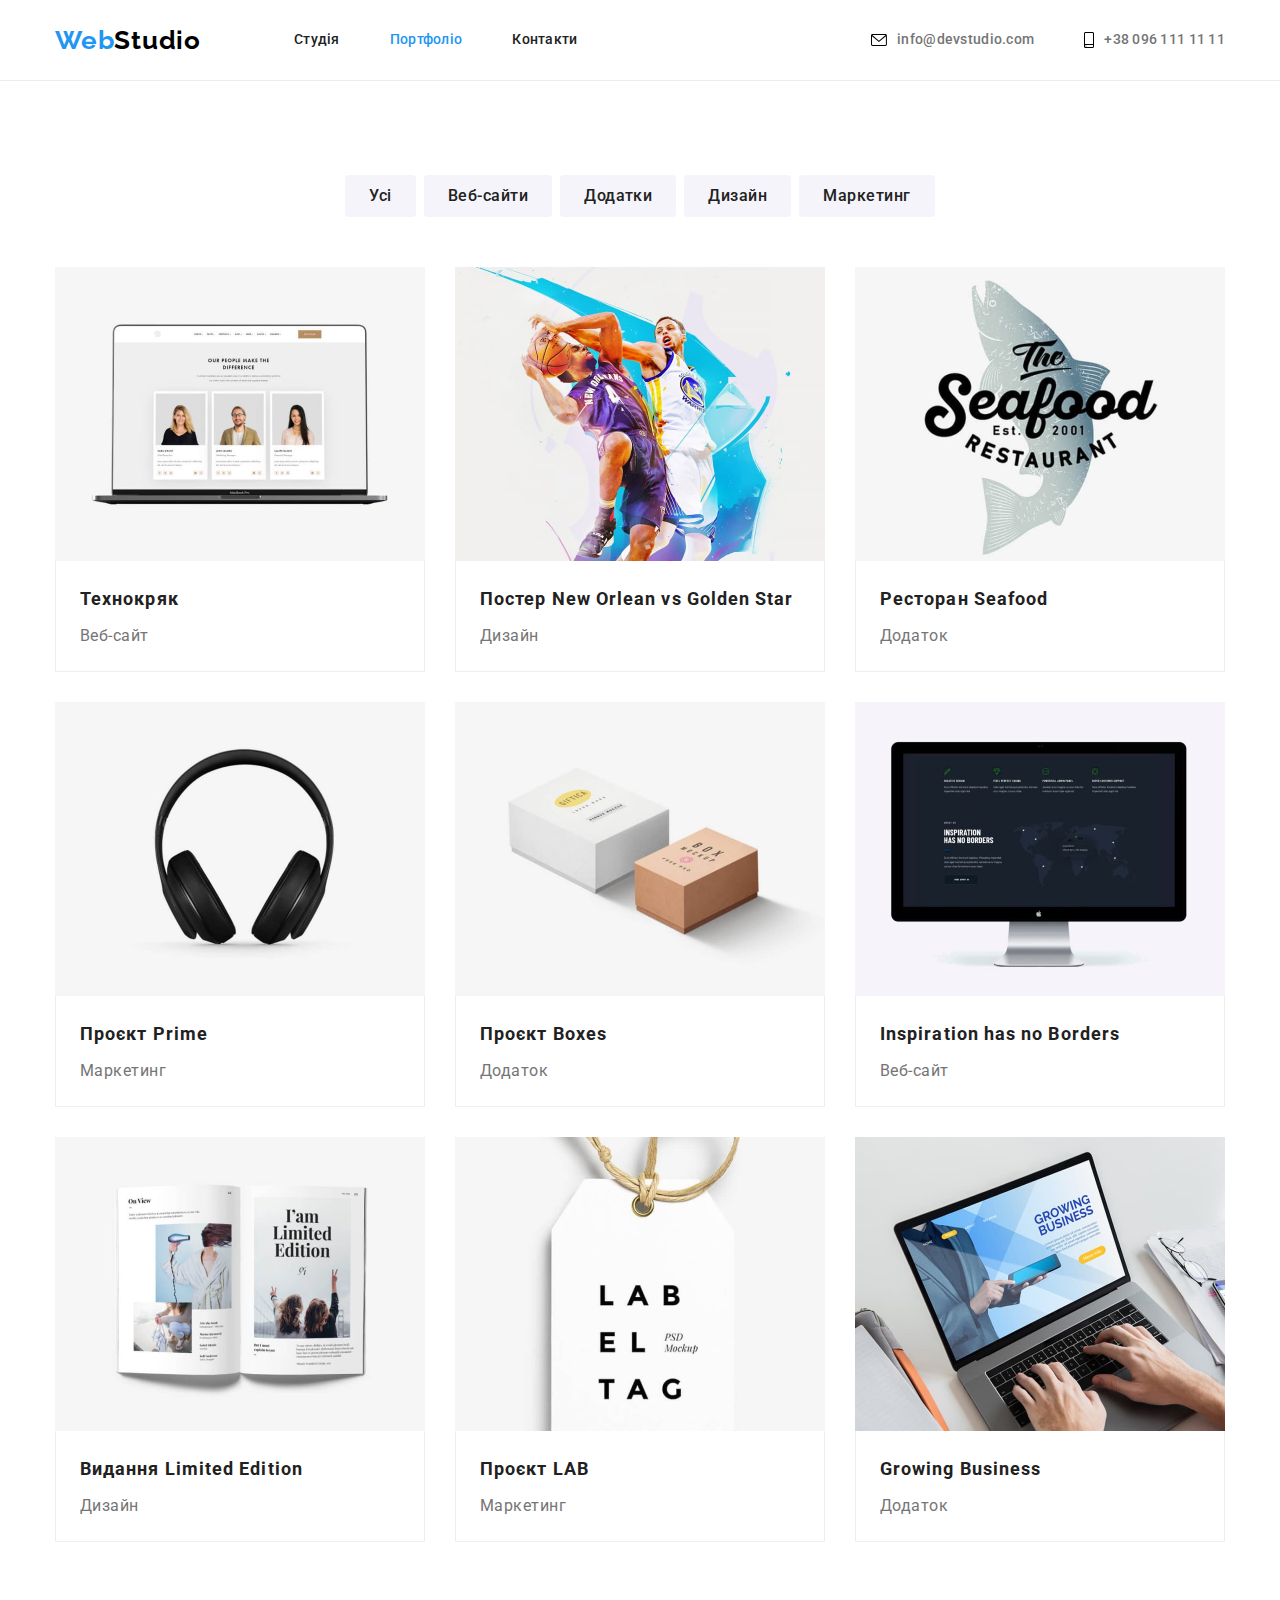
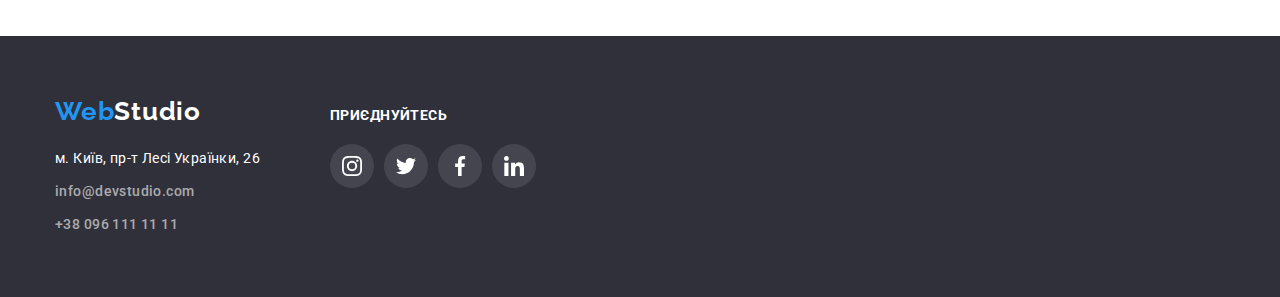
==== portfolio.html @ 0a89c732 "Выполнена ДЗ-4" ====
<!DOCTYPE html>
<html lang="uk">
  <head>
    <meta charset="UTF-8" />
    <meta http-equiv="X-UA-Compatible" content="IE=edge" />
    <meta name="viewport" content="width=device-width, initial-scale=1.0" />
    <title>Портфоліо</title>
    <link rel="preconnect" href="https://fonts.googleapis.com" />
    <link rel="preconnect" href="https://fonts.gstatic.com" crossorigin />
    <link
      href="https://fonts.googleapis.com/css2?family=Raleway:wght@700&family=Roboto:wght@400;500;700;900&display=swap"
      rel="stylesheet"
    />

    <link rel="stylesheet" href="./css/modern-normalize.css" />
    <link rel="stylesheet" href="./css/styles.css" />
  </head>

  <body>
    <!-- Header -->
    <header class="header">
      <div class="container box-header">
        <a class="logo" href="./index.html"> <span class="accent-logo">Web</span>Studio</a>
        <nav>
          <ul class="site-nav">
            <li class="item"><a class="link" href="./index.html">Студія</a></li>
            <li class="item"><a class="link current" href="./portfolio.html">Портфоліо</a></li>
            <li class="item"><a class="link" href="#">Контакти</a></li>
          </ul>
        </nav>
        <ul class="list-address">
          <li class="item">
            <a class="link-address" href="mailto:info@devstudio.com">
              <svg class="contacts-icon" width="16" height="12">
                <use href="./images/icons.svg#mail"></use>
              </svg>
              info@devstudio.com
            </a>
          </li>
          <li class="item">
            <a class="link-address" href="tel:+380961111111">
              <svg class="contacts-icon" width="10" height="16">
                <use href="./images/icons.svg#phone"></use>
              </svg>
              +38 096 111 11 11</a
            >
          </li>
        </ul>
      </div>
    </header>
    <main>
      <!-- Навигация -->
      <section class="section">
        <div class="container">
          <h1 class="visually-hidden">Наше портфоліо</h1>
          <ul class="list-btn">
            <li><button class="btn" type="button">Усі</button></li>
            <li><button class="btn" type="button">Веб-сайти</button></li>
            <li><button class="btn" type="button">Додатки</button></li>
            <li><button class="btn" type="button">Дизайн</button></li>
            <li><button class="btn" type="button">Маркетинг</button></li>
          </ul>
          <!-- Портфолио -->
          <ul class="list-portfolio">
            <li class="card-potfolio">
              <img src="./images/portfolio/card-1.jpg" alt="Ноутбук" width="370" height="294" />
              <div class="box-content">
                <h2 class="title-card">Технокряк</h2>
                <p class="subtitle-card">Веб-сайт</p>
              </div>
            </li>

            <li class="card-potfolio">
              <img
                src="./images/portfolio/card-2.jpg"
                alt="Два баскетболистa"
                width="370"
                height="294"
              />
              <div class="box-content">
                <h2 class="title-card">Постер New Orlean vs Golden Star</h2>
                <p class="subtitle-card">Дизайн</p>
              </div>
            </li>
            <li class="card-potfolio">
              <img
                src="./images/portfolio/card-3.jpg"
                alt="Изображение риби"
                width="370"
                height="294"
              />
              <div class="box-content">
                <h2 class="title-card">Ресторан Seafood</h2>
                <p class="subtitle-card">Додаток</p>
              </div>
            </li>
            <li class="card-potfolio">
              <img src="./images/portfolio/card-4.jpg" alt="Навушники" width="370" height="294" />
              <div class="box-content">
                <h2 class="title-card">Проєкт Prime</h2>
                <p class="subtitle-card">Маркетинг</p>
              </div>
            </li>
            <li class="card-potfolio">
              <img
                src="./images/portfolio/card-5.jpg"
                alt=" Дві коробки"
                width="370"
                height="294"
              />
              <div class="box-content">
                <h2 class="title-card">Проєкт Boxes</h2>
                <p class="subtitle-card">Додаток</p>
              </div>
            </li>
            <li class="card-potfolio">
              <img src="./images/portfolio/card-6.jpg" alt="Монітор" width="370" height="294" />
              <div class="box-content">
                <h2 class="title-card">Inspiration has no Borders</h2>
                <p class="subtitle-card">Веб-сайт</p>
              </div>
            </li>
            <li class="card-potfolio">
              <img
                src="./images/portfolio/card-7.jpg"
                alt=" Відкритий журнал"
                width="370"
                height="294"
              />
              <div class="box-content">
                <h2 class="title-card">Видання Limited Edition</h2>
                <p class="subtitle-card">Дизайн</p>
              </div>
            </li>
            <li class="card-potfolio">
              <img src="./images/portfolio/card-8.jpg" alt=" Етикетка" width="370" height="294" />
              <div class="box-content">
                <h2 class="title-card">Проєкт LAB</h2>
                <p class="subtitle-card">Маркетинг</p>
              </div>
            </li>
            <li class="card-potfolio">
              <img
                src="./images/portfolio/card-9.jpg"
                alt="Людина працює на ноутбуці"
                width="370"
                height="294"
              />
              <div class="box-content">
                <h2 class="title-card">Growing Business</h2>
                <p class="subtitle-card">Додаток</p>
              </div>
            </li>
          </ul>
        </div>
      </section>
    </main>
    <!-- Footer -->
    <footer class="footer">
      <div class="container container-footer">
        <div class="contacts-group">
          <a class="logo-footer" href="./index.html"> <span class="accent-logo">Web</span>Studio</a>
          <address>
            <ul class="list-footer">
              <li class="item">
                <a
                  class="address-footer"
                  href="https://goo.gl/maps/9bMP3ExXDzarDEy69"
                  target="_blank"
                  rel="noopener noreferrer nofollow"
                  >м. Київ, пр-т Лесі Українки, 26
                </a>
              </li>
              <li class="item">
                <a class="link-footer" href="mailto:info@devstudio.com">info@devstudio.com </a>
              </li>
              <li class="item">
                <a class="link-footer" href="tel:+380961111111">+38 096 111 11 11 </a>
              </li>
            </ul>
          </address>
        </div>
        <div class="social">
          <h2 class="title-socials">приєднуйтесь</h2>
          <ul class="socials-list">
            <li>
              <a
                class="socials-link footer-link"
                href="https://instagram.com/"
                target="_blank"
                rel="noopener noreferrer nofollow"
                aria-label="Instagram"
              >
                <svg class="socials-icon footer-icon" width="20" height="20">
                  <use href="./images/icons.svg#instagram"></use>
                </svg>
              </a>
            </li>
            <li>
              <a
                class="socials-link footer-link"
                href="https://Twitter.com/"
                target="_blank"
                rel="noopener noreferrer nofollow"
                aria-label="Twitter"
              >
                <svg class="socials-icon footer-icon" width="20" height="20">
                  <use href="./images/icons.svg#twitter"></use>
                </svg>
              </a>
            </li>
            <li>
              <a
                class="socials-link footer-link"
                href="https://facebook.com/"
                target="_blank"
                rel="noopener noreferrer nofollow"
                aria-label="Facebook"
              >
                <svg class="socials-icon footer-icon" width="20" height="20">
                  <use href="./images/icons.svg#facebook"></use>
                </svg>
              </a>
            </li>
            <li>
              <a
                class="socials-link footer-link"
                href="https://linkedin.com/"
                target="_blank"
                rel="noopener noreferrer nofollow"
                aria-label="Linkedin"
              >
                <svg class="socials-icon footer-icon" width="20" height="20">
                  <use href="./images/icons.svg#linkedin"></use>
                </svg>
              </a>
            </li>
          </ul>
        </div>
      </div>
    </footer>
  </body>
</html>
---- css/styles.css ----
:root {
  /* font */
  --main-font-famaly: 'Roboto', sans-serif;
  --main-font-size: 14px;

  /* Text color */
  --main-txt-color: #212121;
  --secondary-txt-color: #757575;
  --light-txt-color: #ffffff;
  --accent-txt-color: #2196f3;

  /* BG calor */
  --secondary-bg-color: #2f303a;
  --accent-bg-color: #2196f3;
  --light-bg-color: #f5f4fa;
  --icons_color: #afb1b8;
}
body {
  font-family: var(--main-font-famaly);
  font-size: var(--main-font-size);
  color: var(--main-txt-color);
}

ul {
  list-style: none;
  padding: 0;
  margin: 0;
}
h1,
h2,
h3,
h4,
h5,
h6,
p {
  padding: 0;
  margin: 0;
}
img {
  display: block;
  max-width: 100%;
  height: auto;
}

.container {
  width: 1200px;
  padding-left: 15px;
  padding-right: 15px;
  margin-right: auto;
  margin-left: auto;
  /* outline: 2px solid tomato; */
}
/*  Оформление  header */
header {
  border-bottom: 1px solid #ececec;
}
.box-header {
  display: flex;
  align-items: center;
}

.logo {
  margin-right: 93px;

  font-family: 'Raleway', sans-serif;
  color: #000000;
  font-weight: 700;
  font-size: 26px;
  line-height: 1.19;
  letter-spacing: 0.03em;
  text-decoration: none;
}
.accent-logo {
  color: var(--accent-txt-color);
}
.site-nav {
  display: flex;
  gap: 50px;
}
/* .site-nav .item + .item {
  margin-left: 50px;
} */
.link {
  display: block;
  padding-top: 32px;
  padding-bottom: 32px;

  text-decoration: none;
  font-weight: 500;
  color: var(--main-txt-color);
  line-height: 1.14;
  letter-spacing: 0.02em;
}

.list-address {
  display: flex;
  margin-left: auto;
  gap: 50px;
}

.link-address {
  display: flex;
  gap: 10px;
  align-items: center;

  text-decoration: none;
  font-weight: 500;
  color: var(--secondary-txt-color);
  line-height: 1.14;
  letter-spacing: 0.02em;
}
.link.current {
  color: var(--accent-txt-color);
}
.link-address:hover .contacts-icon,
.link-address:focus .contacts-icon {
  fill: var(--accent-txt-color);
}

.link:hover,
.link:focus,
.link-address:hover,
.link-address:focus {
  color: var(--accent-txt-color);
}

/* Секция hero */

.section.hero {
  max-width: 1600px;
  margin-left: auto;
  margin-right: auto;

  background-color: var(--secondary-bg-color);
  background-image: linear-gradient(rgba(47, 48, 58, 0.4), rgba(47, 48, 58, 0.4)),
    url(../images/bg-webstudio.jpg);
  background-repeat: no-repeat;
  background-position: center;
  background-size: cover;

  padding-top: 200px;
  padding-bottom: 200px;
}

.hero-title {
  margin-bottom: 30px;
  width: 696px;
  margin-right: auto;
  margin-left: auto;

  color: var(--light-txt-color);
  font-weight: 900;
  font-size: 44px;
  line-height: 1.36;
  letter-spacing: 0.06em;
  text-transform: uppercase;
  text-align: center;
}
.hero-btn {
  display: block;
  margin-left: auto;
  margin-right: auto;
  padding: 10px 32px;

  color: var(--light-txt-color);
  font-family: var(--main-font-famaly);
  font-weight: 700;
  font-size: 16px;
  line-height: 1.88;
  letter-spacing: 0.06em;
  cursor: pointer;
  background-color: var(--accent-bg-color);
  border-radius: 4px;
  box-shadow: 0px 4px 4px rgba(0, 0, 0, 0.15);
  border-color: transparent;
}
/* секция Наші особливості */
.section {
  padding-top: 94px;
  padding-bottom: 94px;
}

.list-qualities {
  display: flex;
  justify-content: center;
  gap: 30px;
}
.list-qualities .item {
  width: 270px;
}

.visually-hidden {
  position: absolute;
  white-space: nowrap;
  width: 1px;
  height: 1px;
  overflow: hidden;
  border: 0;
  padding: 0;
  clip: rect(0 0 0 0);
  clip-path: inset(50%);
  margin: -1px;
}
.list-icons {
  display: flex;
  gap: 30px;
}
.icon-box {
  display: flex;
  justify-content: center;
  align-items: center;

  margin-bottom: 30px;
  width: 270px;
  height: 120px;

  background-color: var(--light-bg-color);
}
.icon-box > svg {
  display: block;

  margin-right: auto;
  margin-left: auto;
}

.title-qualities {
  margin-bottom: 10px;

  font-size: 14px;
  line-height: 1.14;
  letter-spacing: 0.03em;
  text-transform: uppercase;
}

.text-qualities {
  color: var(--secondary-txt-color);
  line-height: 1.71;
  letter-spacing: 0.03em;
}
/* Чим ми займаємося */

.section-work {
  padding-top: 0px;
}
.list-work {
  display: flex;
  justify-content: center;
}
.list-work > .item + .item {
  margin-left: 30px;
}

.title-work,
.title-team,
.title-client {
  margin-bottom: 50px;

  font-size: 36px;
  font-weight: 700;
  line-height: 1.17;
  letter-spacing: 0.03em;
  text-align: center;
}

/* Наша команда */
.section.team {
  background-color: var(--light-bg-color);
}
.card-team {
  background-color: #ffffff;
  border-radius: 0px 0px 4px 4px;
  box-shadow: 0px 1px 3px rgba(0, 0, 0, 0.12), 0px 1px 1px rgba(0, 0, 0, 0.14),
    0px 2px 1px rgba(0, 0, 0, 0.2);
}

.list-team {
  display: flex;
  gap: 30px;
}
.box-team {
  padding-top: 30px;
  padding-bottom: 30px;
}
.title-name {
  font-weight: 500;
  margin-bottom: 10px;
  font-size: 16px;
  line-height: 1.19;
  letter-spacing: 0.03em;
  text-align: center;
}

.subtitle {
  margin-bottom: 16px;

  font-size: 16px;
  line-height: 1.19;
  color: var(--secondary-txt-color);
  letter-spacing: 0.03em;
  text-align: center;
}
.socials-list {
  display: flex;
  gap: 10px;
  justify-content: center;
}
.socials-link {
  display: flex;
  justify-content: center;
  align-items: center;

  width: 44px;
  height: 44px;
  border-radius: 50%;
}
.socials-icon {
  fill: var(--icons_color);
}

.socials-link:hover,
.socials-link:focus {
  background-color: var(--accent-bg-color);
}
.socials-link:hover > .socials-icon,
.socials-link:focus > .socials-icon {
  fill: var(--light-txt-color);
}

/* постоянные клиенты */
.list-client {
  display: flex;
  gap: 30px;
}
.link-client {
  display: flex;
  justify-content: center;
  align-items: center;

  width: 170px;
  height: 92px;
  border: 1px solid var(--icons_color);
  border-radius: 4px;
}
.icon-client {
  /* display: block;
  margin-right: auto;
  margin-left: auto; */

  fill: var(--icons_color);
}
.link-client:hover,
.link-client:focus {
  border-color: var(--accent-bg-color);
}
.link-client:hover .icon-client,
.link-client:focus .icon-client {
  fill: var(--accent-bg-color);
}

/**
  |============================
  | Портфолио
  |============================
*/

.btn {
  padding: 6px 22px;

  background: var(--light-bg-color);
  font-family: var(--main-font-famaly);
  font-weight: 500;
  font-size: 16px;
  line-height: 1.62;
  letter-spacing: 0.03em;
  color: var(--main-txt-color);
  cursor: pointer;
  border-radius: 4px;
  border-color: transparent;
}

.btn:hover,
.btn:focus {
  color: var(--light-txt-color);
  background-color: var(--accent-bg-color);
  box-shadow: 0px 3px 1px rgba(0, 0, 0, 0.1), 0px 1px 2px rgba(0, 0, 0, 0.08),
    0px 2px 2px rgba(0, 0, 0, 0.12);
}

.list-btn {
  display: flex;
  gap: 8px;
  justify-content: center;
  margin-bottom: 50px;
}

.list-portfolio {
  display: flex;
  flex-wrap: wrap;
  margin-top: -30px;
  margin-left: -30px;
}

.card-potfolio {
  background: #ffffff;

  flex-basis: calc(100% / 3 - 30px);
  margin-top: 30px;
  margin-left: 30px;
}

.card-potfolio:hover,
.card-potfolio:focus {
  box-shadow: 0px 1px 1px rgba(0, 0, 0, 0.12), 0px 4px 4px rgba(0, 0, 0, 0.06),
    1px 4px 6px rgba(0, 0, 0, 0.16);
}

.title-card {
  font-size: 18px;
  line-height: 2;
  letter-spacing: 0.06em;
}
.subtitle-card {
  margin-top: 4px;

  font-size: 16px;
  color: var(--secondary-txt-color);
  line-height: 1.88;
  letter-spacing: 0.03em;
}

.box-content {
  padding: 20px 24px;

  border-right: 1px solid #eeeeee;
  border-bottom: 1px solid #eeeeee;
  border-left: 1px solid #eeeeee;
}

/**
  |============================
  | Оформление  footer
  |============================
*/

.footer {
  background-color: var(--secondary-bg-color);
  padding-top: 60px;
  padding-bottom: 60px;
}

.logo-footer {
  display: block;
  margin-bottom: 20px;

  font-family: 'Raleway', sans-serif;
  color: var(--light-txt-color);
  font-weight: 700;
  font-size: 26px;
  line-height: 1.19;
  text-decoration: none;
  letter-spacing: 0.03em;
}
.list-footer {
  font-style: normal;
}
.list-footer > .item:not(:last-child) {
  margin-bottom: 9px;
}

.address-footer {
  text-decoration: none;
  color: var(--light-txt-color);
  line-height: 1.71;
  letter-spacing: 0.03em;
}

.link-footer {
  text-decoration: none;
  font-weight: 500;
  color: rgba(255, 255, 255, 0.6);
  line-height: 1.71;
  letter-spacing: 0.03em;
}

.address-footer:hover,
.address-footer:focus,
.link-footer:hover,
.link-footer:focus {
  color: var(--accent-txt-color);
}

.container-footer {
  display: flex;
  gap: 70px;
}

.title-socials {
  margin-top: 12px;
  margin-bottom: 20px;

  color: var(--light-txt-color);
  font-weight: 700;
  font-size: var(--main-font-size);
  line-height: 1.14;
  letter-spacing: 0.03em;
  text-transform: uppercase;
}

.footer-link {
  background-color: rgba(255, 255, 255, 0.1);
}
.footer-icon {
  fill: var(--light-txt-color);
}

.footer-link:hover,
.footer-link:focus {
  background-color: var(--accent-bg-color);
}
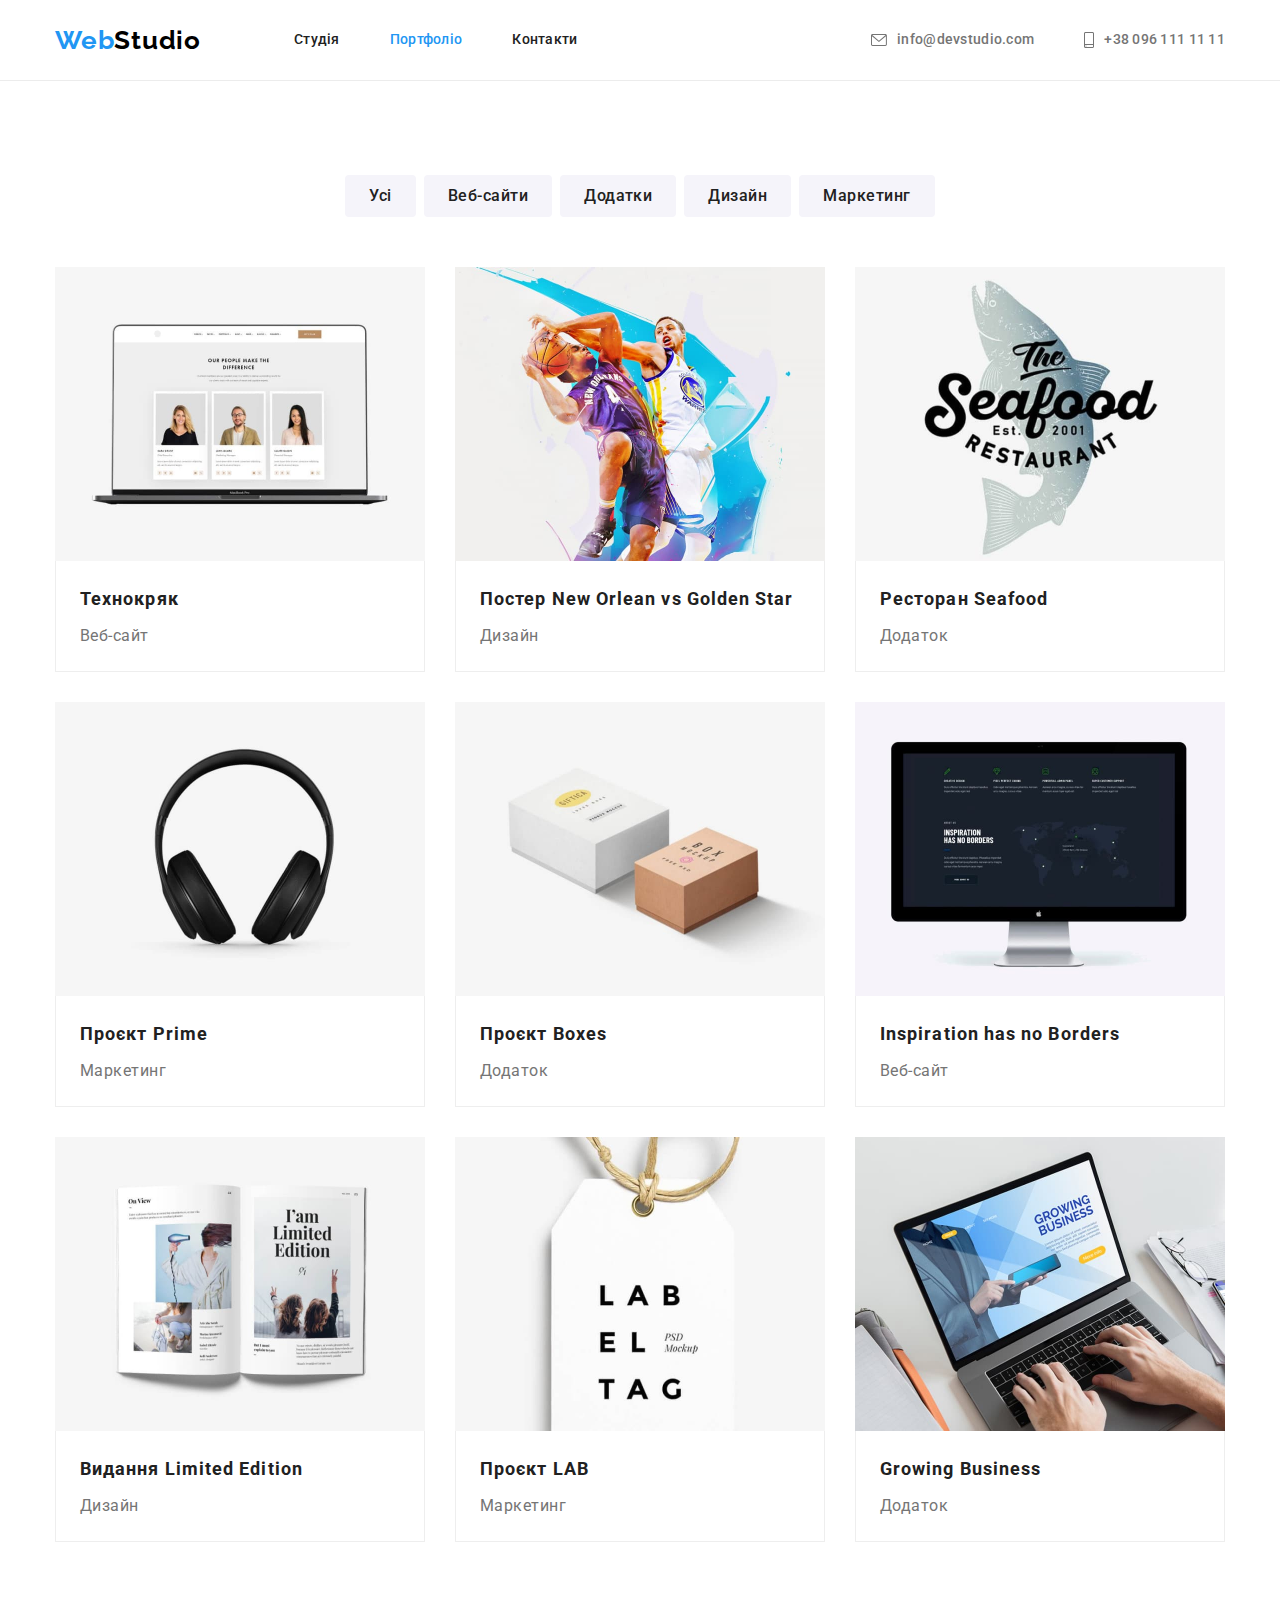
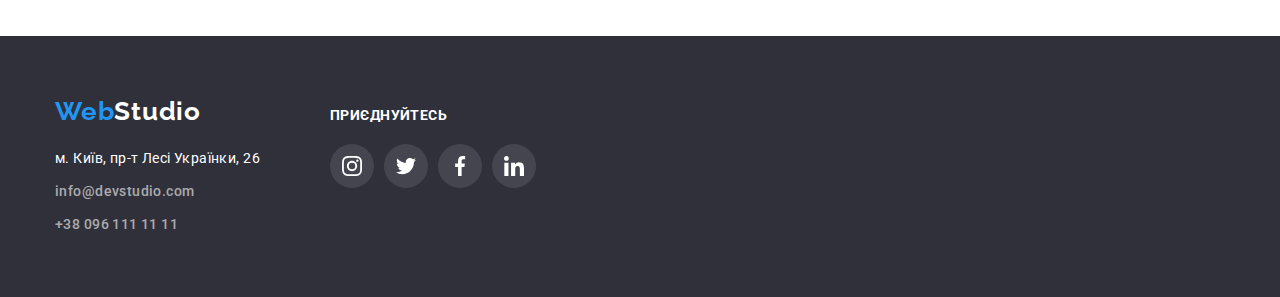
==== commit 7831b7cb: "Кор-ка ДЗ-4" ====
--- a/portfolio.html
+++ b/portfolio.html
@@ -63,93 +63,111 @@
           <!-- Портфолио -->
           <ul class="list-portfolio">
             <li class="card-potfolio">
-              <img src="./images/portfolio/card-1.jpg" alt="Ноутбук" width="370" height="294" />
-              <div class="box-content">
-                <h2 class="title-card">Технокряк</h2>
-                <p class="subtitle-card">Веб-сайт</p>
-              </div>
+              <a class="link-portfolio" href="#" aria-label="Посилання на продукт з портфоліо">
+                <img src="./images/portfolio/card-1.jpg" alt="Ноутбук" width="370" height="294" />
+                <div class="box-content">
+                  <h2 class="title-card">Технокряк</h2>
+                  <p class="subtitle-card">Веб-сайт</p>
+                </div>
+              </a>
             </li>
 
             <li class="card-potfolio">
-              <img
-                src="./images/portfolio/card-2.jpg"
-                alt="Два баскетболистa"
-                width="370"
-                height="294"
-              />
-              <div class="box-content">
-                <h2 class="title-card">Постер New Orlean vs Golden Star</h2>
-                <p class="subtitle-card">Дизайн</p>
-              </div>
-            </li>
-            <li class="card-potfolio">
-              <img
-                src="./images/portfolio/card-3.jpg"
-                alt="Изображение риби"
-                width="370"
-                height="294"
-              />
-              <div class="box-content">
-                <h2 class="title-card">Ресторан Seafood</h2>
-                <p class="subtitle-card">Додаток</p>
-              </div>
-            </li>
-            <li class="card-potfolio">
-              <img src="./images/portfolio/card-4.jpg" alt="Навушники" width="370" height="294" />
-              <div class="box-content">
-                <h2 class="title-card">Проєкт Prime</h2>
-                <p class="subtitle-card">Маркетинг</p>
-              </div>
-            </li>
-            <li class="card-potfolio">
-              <img
-                src="./images/portfolio/card-5.jpg"
-                alt=" Дві коробки"
-                width="370"
-                height="294"
-              />
-              <div class="box-content">
-                <h2 class="title-card">Проєкт Boxes</h2>
-                <p class="subtitle-card">Додаток</p>
-              </div>
-            </li>
-            <li class="card-potfolio">
-              <img src="./images/portfolio/card-6.jpg" alt="Монітор" width="370" height="294" />
-              <div class="box-content">
-                <h2 class="title-card">Inspiration has no Borders</h2>
-                <p class="subtitle-card">Веб-сайт</p>
-              </div>
-            </li>
-            <li class="card-potfolio">
-              <img
-                src="./images/portfolio/card-7.jpg"
-                alt=" Відкритий журнал"
-                width="370"
-                height="294"
-              />
-              <div class="box-content">
-                <h2 class="title-card">Видання Limited Edition</h2>
-                <p class="subtitle-card">Дизайн</p>
-              </div>
-            </li>
-            <li class="card-potfolio">
-              <img src="./images/portfolio/card-8.jpg" alt=" Етикетка" width="370" height="294" />
-              <div class="box-content">
-                <h2 class="title-card">Проєкт LAB</h2>
-                <p class="subtitle-card">Маркетинг</p>
-              </div>
-            </li>
-            <li class="card-potfolio">
-              <img
-                src="./images/portfolio/card-9.jpg"
-                alt="Людина працює на ноутбуці"
-                width="370"
-                height="294"
-              />
-              <div class="box-content">
-                <h2 class="title-card">Growing Business</h2>
-                <p class="subtitle-card">Додаток</p>
-              </div>
+              <a class="link-portfolio" href="#" aria-label="Посилання на продукт з портфоліо">
+                <img
+                  src="./images/portfolio/card-2.jpg"
+                  alt="Два баскетболистa"
+                  width="370"
+                  height="294"
+                />
+                <div class="box-content">
+                  <h2 class="title-card">Постер New Orlean vs Golden Star</h2>
+                  <p class="subtitle-card">Дизайн</p>
+                </div></a
+              >
+            </li>
+            <li class="card-potfolio">
+              <a class="link-portfolio" href="#" aria-label="Посилання на продукт з портфоліо">
+                <img
+                  src="./images/portfolio/card-3.jpg"
+                  alt="Изображение риби"
+                  width="370"
+                  height="294"
+                />
+                <div class="box-content">
+                  <h2 class="title-card">Ресторан Seafood</h2>
+                  <p class="subtitle-card">Додаток</p>
+                </div></a
+              >
+            </li>
+            <li class="card-potfolio">
+              <a class="link-portfolio" href="#" aria-label="Посилання на продукт з портфоліо">
+                <img src="./images/portfolio/card-4.jpg" alt="Навушники" width="370" height="294" />
+                <div class="box-content">
+                  <h2 class="title-card">Проєкт Prime</h2>
+                  <p class="subtitle-card">Маркетинг</p>
+                </div></a
+              >
+            </li>
+            <li class="card-potfolio">
+              <a class="link-portfolio" href="#" aria-label="Посилання на продукт з портфоліо">
+                <img
+                  src="./images/portfolio/card-5.jpg"
+                  alt=" Дві коробки"
+                  width="370"
+                  height="294"
+                />
+                <div class="box-content">
+                  <h2 class="title-card">Проєкт Boxes</h2>
+                  <p class="subtitle-card">Додаток</p>
+                </div></a
+              >
+            </li>
+            <li class="card-potfolio">
+              <a class="link-portfolio" href="#" aria-label="Посилання на продукт з портфоліо">
+                <img src="./images/portfolio/card-6.jpg" alt="Монітор" width="370" height="294" />
+                <div class="box-content">
+                  <h2 class="title-card">Inspiration has no Borders</h2>
+                  <p class="subtitle-card">Веб-сайт</p>
+                </div></a
+              >
+            </li>
+            <li class="card-potfolio">
+              <a class="link-portfolio" href="#" aria-label="Посилання на продукт з портфоліо">
+                <img
+                  src="./images/portfolio/card-7.jpg"
+                  alt=" Відкритий журнал"
+                  width="370"
+                  height="294"
+                />
+                <div class="box-content">
+                  <h2 class="title-card">Видання Limited Edition</h2>
+                  <p class="subtitle-card">Дизайн</p>
+                </div></a
+              >
+            </li>
+            <li class="card-potfolio">
+              <a class="link-portfolio" href="#" aria-label="Посилання на продукт з портфоліо">
+                <img src="./images/portfolio/card-8.jpg" alt=" Етикетка" width="370" height="294" />
+                <div class="box-content">
+                  <h2 class="title-card">Проєкт LAB</h2>
+                  <p class="subtitle-card">Маркетинг</p>
+                </div></a
+              >
+            </li>
+            <li class="card-potfolio">
+              <a class="link-portfolio" href="#" aria-label="Посилання на продукт з портфоліо">
+                <img
+                  src="./images/portfolio/card-9.jpg"
+                  alt="Людина працює на ноутбуці"
+                  width="370"
+                  height="294"
+                />
+                <div class="box-content">
+                  <h2 class="title-card">Growing Business</h2>
+                  <p class="subtitle-card">Додаток</p>
+                </div></a
+              >
             </li>
           </ul>
         </div>
--- a/css/styles.css
+++ b/css/styles.css
@@ -111,6 +111,9 @@
 }
 .link.current {
   color: var(--accent-txt-color);
+}
+.contacts-icon {
+  fill: var(--secondary-txt-color);
 }
 .link-address:hover .contacts-icon,
 .link-address:focus .contacts-icon {
@@ -179,16 +182,6 @@
   padding-top: 94px;
   padding-bottom: 94px;
 }
-
-.list-qualities {
-  display: flex;
-  justify-content: center;
-  gap: 30px;
-}
-.list-qualities .item {
-  width: 270px;
-}
-
 .visually-hidden {
   position: absolute;
   white-space: nowrap;
@@ -201,10 +194,16 @@
   clip-path: inset(50%);
   margin: -1px;
 }
-.list-icons {
-  display: flex;
+
+.list-qualities {
+  display: flex;
+  justify-content: center;
   gap: 30px;
 }
+.list-qualities .item {
+  width: 270px;
+}
+
 .icon-box {
   display: flex;
   justify-content: center;
@@ -215,12 +214,6 @@
   height: 120px;
 
   background-color: var(--light-bg-color);
-}
-.icon-box > svg {
-  display: block;
-
-  margin-right: auto;
-  margin-left: auto;
 }
 
 .title-qualities {
@@ -407,9 +400,14 @@
   margin-top: 30px;
   margin-left: 30px;
 }
-
-.card-potfolio:hover,
-.card-potfolio:focus {
+.link-portfolio {
+  display: block;
+  text-decoration: none;
+  color: inherit;
+}
+
+.link-portfolio:hover,
+.link-potfolio:focus {
   box-shadow: 0px 1px 1px rgba(0, 0, 0, 0.12), 0px 4px 4px rgba(0, 0, 0, 0.06),
     1px 4px 6px rgba(0, 0, 0, 0.16);
 }
@@ -492,10 +490,10 @@
 .container-footer {
   display: flex;
   gap: 70px;
+  align-items: baseline;
 }
 
 .title-socials {
-  margin-top: 12px;
   margin-bottom: 20px;
 
   color: var(--light-txt-color);
